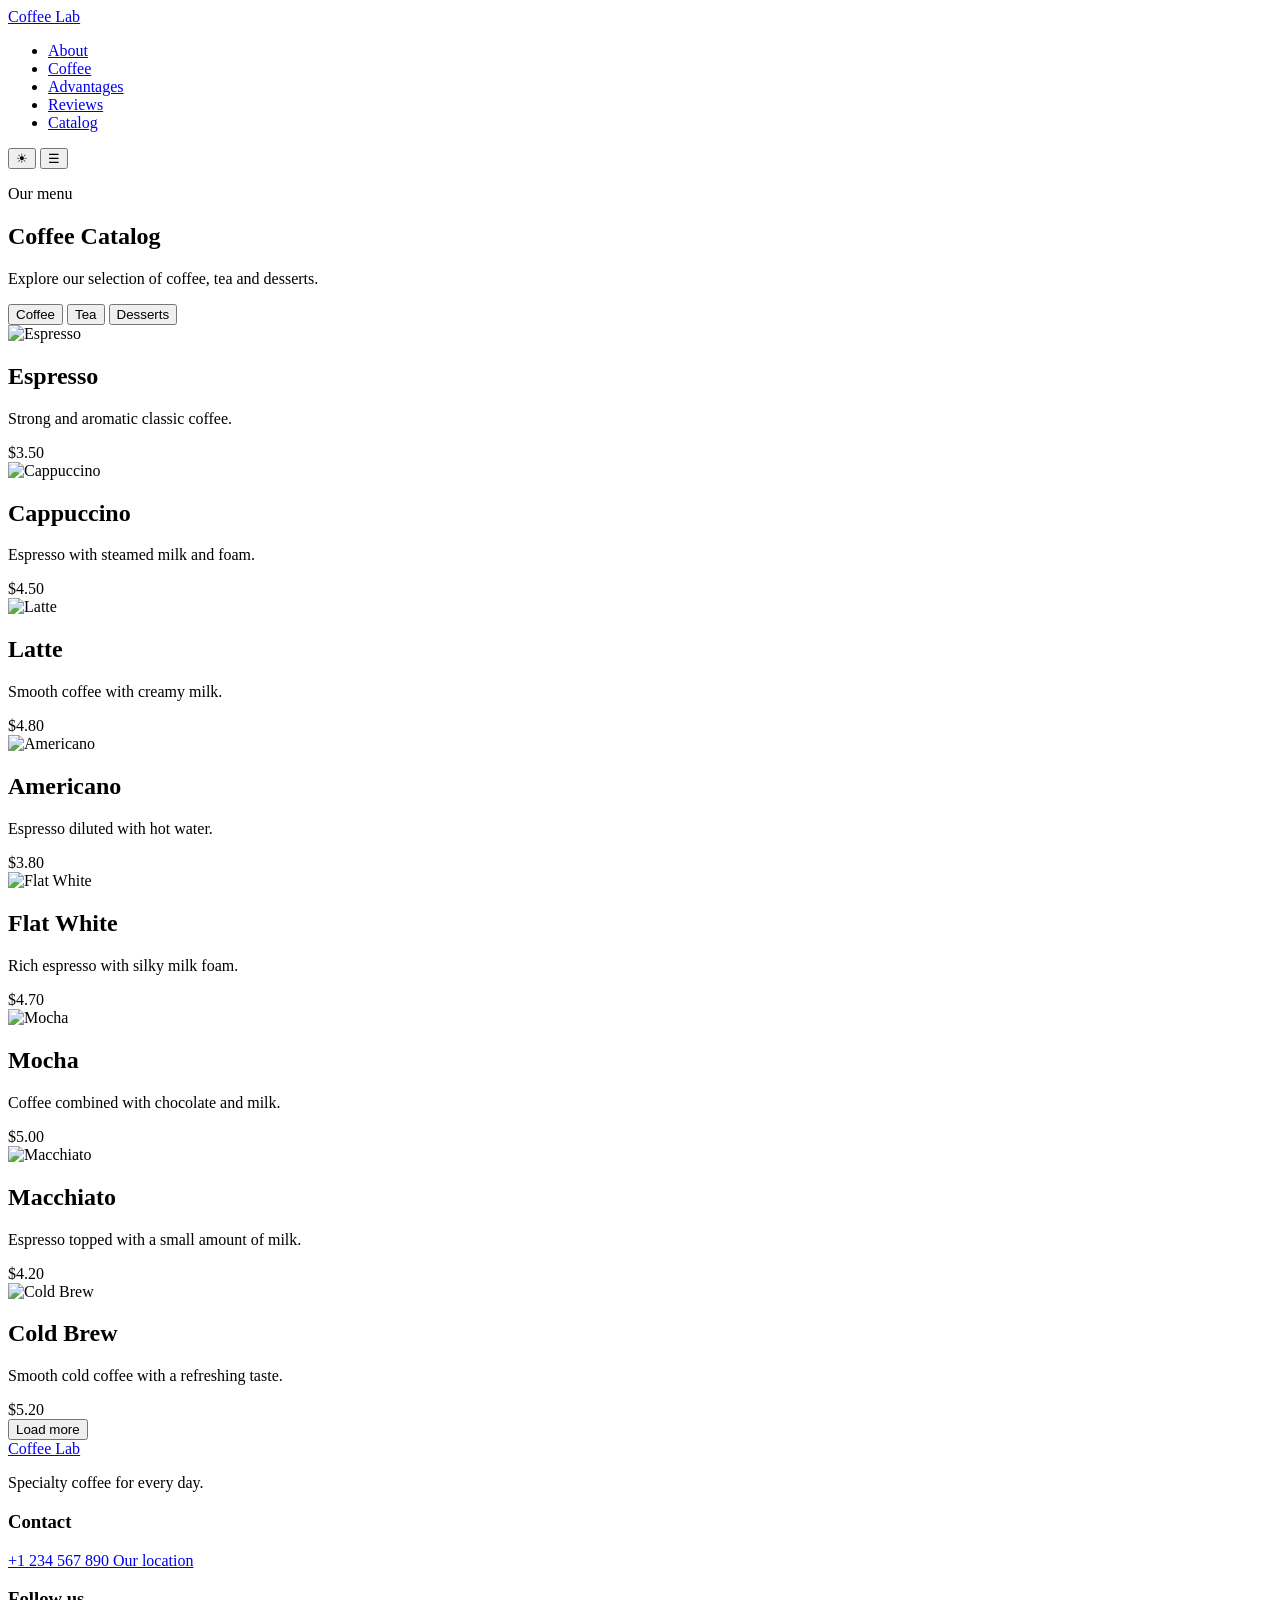
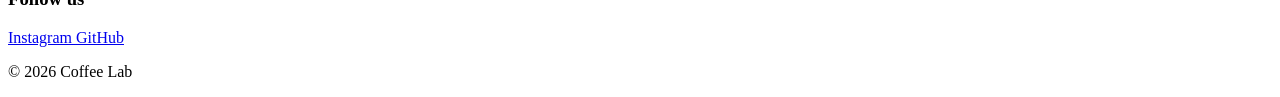
==== catalog.html @ d716bb3e "feat: add catalog.html" ====
<!DOCTYPE html>
<html lang="en">
<head>
    <meta charset="UTF-8">
    <meta name="viewport" content="width=device-width, initial-scale=1.0">

    <title>Coffee Lab — Catalog</title>

    <link rel="icon" href="favicon/favicon.svg">
    <link rel="stylesheet" href="css/style.css">
</head>

<body>

<header class="header">
    <div class="container header__container">

        <a class="logo" href="index.html">
            Coffee Lab
        </a>

        <nav class="navigation">
            <ul class="navigation__list">
                <li class="navigation__item">
                    <a class="navigation__link" href="index.html#about">
                        About
                    </a>
                </li>

                <li class="navigation__item">
                    <a class="navigation__link" href="index.html#coffee">
                        Coffee
                    </a>
                </li>

                <li class="navigation__item">
                    <a class="navigation__link" href="index.html#advantages">
                        Advantages
                    </a>
                </li>

                <li class="navigation__item">
                    <a class="navigation__link" href="index.html#reviews">
                        Reviews
                    </a>
                </li>

                <li class="navigation__item">
                    <a class="navigation__link" href="catalog.html">
                        Catalog
                    </a>
                </li>
            </ul>
        </nav>

        <div class="header__actions">

            <button class="theme-button" type="button" aria-label="Change theme">
                ☀
            </button>

            <button class="burger-button" type="button" aria-label="Open menu">
                ☰
            </button>

        </div>

    </div>
</header>


<main>

    <section class="catalog">
        <div class="container">

            <div class="section-heading">
                <p class="section-heading__subtitle">
                    Our menu
                </p>

                <h1 class="section-heading__title">
                    Coffee Catalog
                </h1>

                <p class="section-heading__description">
                    Explore our selection of coffee, tea and desserts.
                </p>
            </div>


            <div class="catalog__categories">

                <button
                    class="category-button category-button--active"
                    type="button"
                >
                    Coffee
                </button>

                <button
                    class="category-button"
                    type="button"
                >
                    Tea
                </button>

                <button
                    class="category-button"
                    type="button"
                >
                    Desserts
                </button>

            </div>


            <div class="catalog__grid">

                <article class="product-card">
                    <img
                        src="images/coffee-1.jpg"
                        alt="Espresso"
                    >

                    <div class="product-card__content">
                        <h2>Espresso</h2>

                        <p>
                            Strong and aromatic classic coffee.
                        </p>

                        <span>$3.50</span>
                    </div>
                </article>


                <article class="product-card">
                    <img
                        src="images/coffee-2.jpg"
                        alt="Cappuccino"
                    >

                    <div class="product-card__content">
                        <h2>Cappuccino</h2>

                        <p>
                            Espresso with steamed milk and foam.
                        </p>

                        <span>$4.50</span>
                    </div>
                </article>


                <article class="product-card">
                    <img
                        src="images/coffee-3.jpg"
                        alt="Latte"
                    >

                    <div class="product-card__content">
                        <h2>Latte</h2>

                        <p>
                            Smooth coffee with creamy milk.
                        </p>

                        <span>$4.80</span>
                    </div>
                </article>


                <article class="product-card">
                    <img
                        src="images/coffee-4.jpg"
                        alt="Americano"
                    >

                    <div class="product-card__content">
                        <h2>Americano</h2>

                        <p>
                            Espresso diluted with hot water.
                        </p>

                        <span>$3.80</span>
                    </div>
                </article>


                <article class="product-card">
                    <img
                        src="images/coffee-5.jpg"
                        alt="Flat White"
                    >

                    <div class="product-card__content">
                        <h2>Flat White</h2>

                        <p>
                            Rich espresso with silky milk foam.
                        </p>

                        <span>$4.70</span>
                    </div>
                </article>


                <article class="product-card">
                    <img
                        src="images/coffee-6.jpg"
                        alt="Mocha"
                    >

                    <div class="product-card__content">
                        <h2>Mocha</h2>

                        <p>
                            Coffee combined with chocolate and milk.
                        </p>

                        <span>$5.00</span>
                    </div>
                </article>


                <article class="product-card">
                    <img
                        src="images/coffee-7.jpg"
                        alt="Macchiato"
                    >

                    <div class="product-card__content">
                        <h2>Macchiato</h2>

                        <p>
                            Espresso topped with a small amount of milk.
                        </p>

                        <span>$4.20</span>
                    </div>
                </article>


                <article class="product-card">
                    <img
                        src="images/coffee-8.jpg"
                        alt="Cold Brew"
                    >

                    <div class="product-card__content">
                        <h2>Cold Brew</h2>

                        <p>
                            Smooth cold coffee with a refreshing taste.
                        </p>

                        <span>$5.20</span>
                    </div>
                </article>

            </div>


            <button class="load-more" type="button">
                Load more
            </button>

        </div>
    </section>

</main>


<footer class="footer">
    <div class="container footer__container">

        <div class="footer__info">
            <a class="logo" href="index.html">
                Coffee Lab
            </a>

            <p>
                Specialty coffee for every day.
            </p>
        </div>

        <div class="footer__contacts">
            <h3>Contact</h3>

            <a href="tel:+1234567890">
                +1 234 567 890
            </a>

            <a
                href="https://maps.google.com"
                target="_blank"
                rel="noopener noreferrer"
            >
                Our location
            </a>
        </div>

        <div class="footer__social">
            <h3>Follow us</h3>

            <a
                href="https://www.instagram.com/"
                target="_blank"
                rel="noopener noreferrer"
            >
                Instagram
            </a>

            <a
                href="https://github.com/"
                target="_blank"
                rel="noopener noreferrer"
            >
                GitHub
            </a>
        </div>

    </div>

    <div class="footer__bottom">
        <p>
            © 2026 Coffee Lab
        </p>
    </div>
</footer>


<script src="js/theme.js"></script>

</body>
</html>
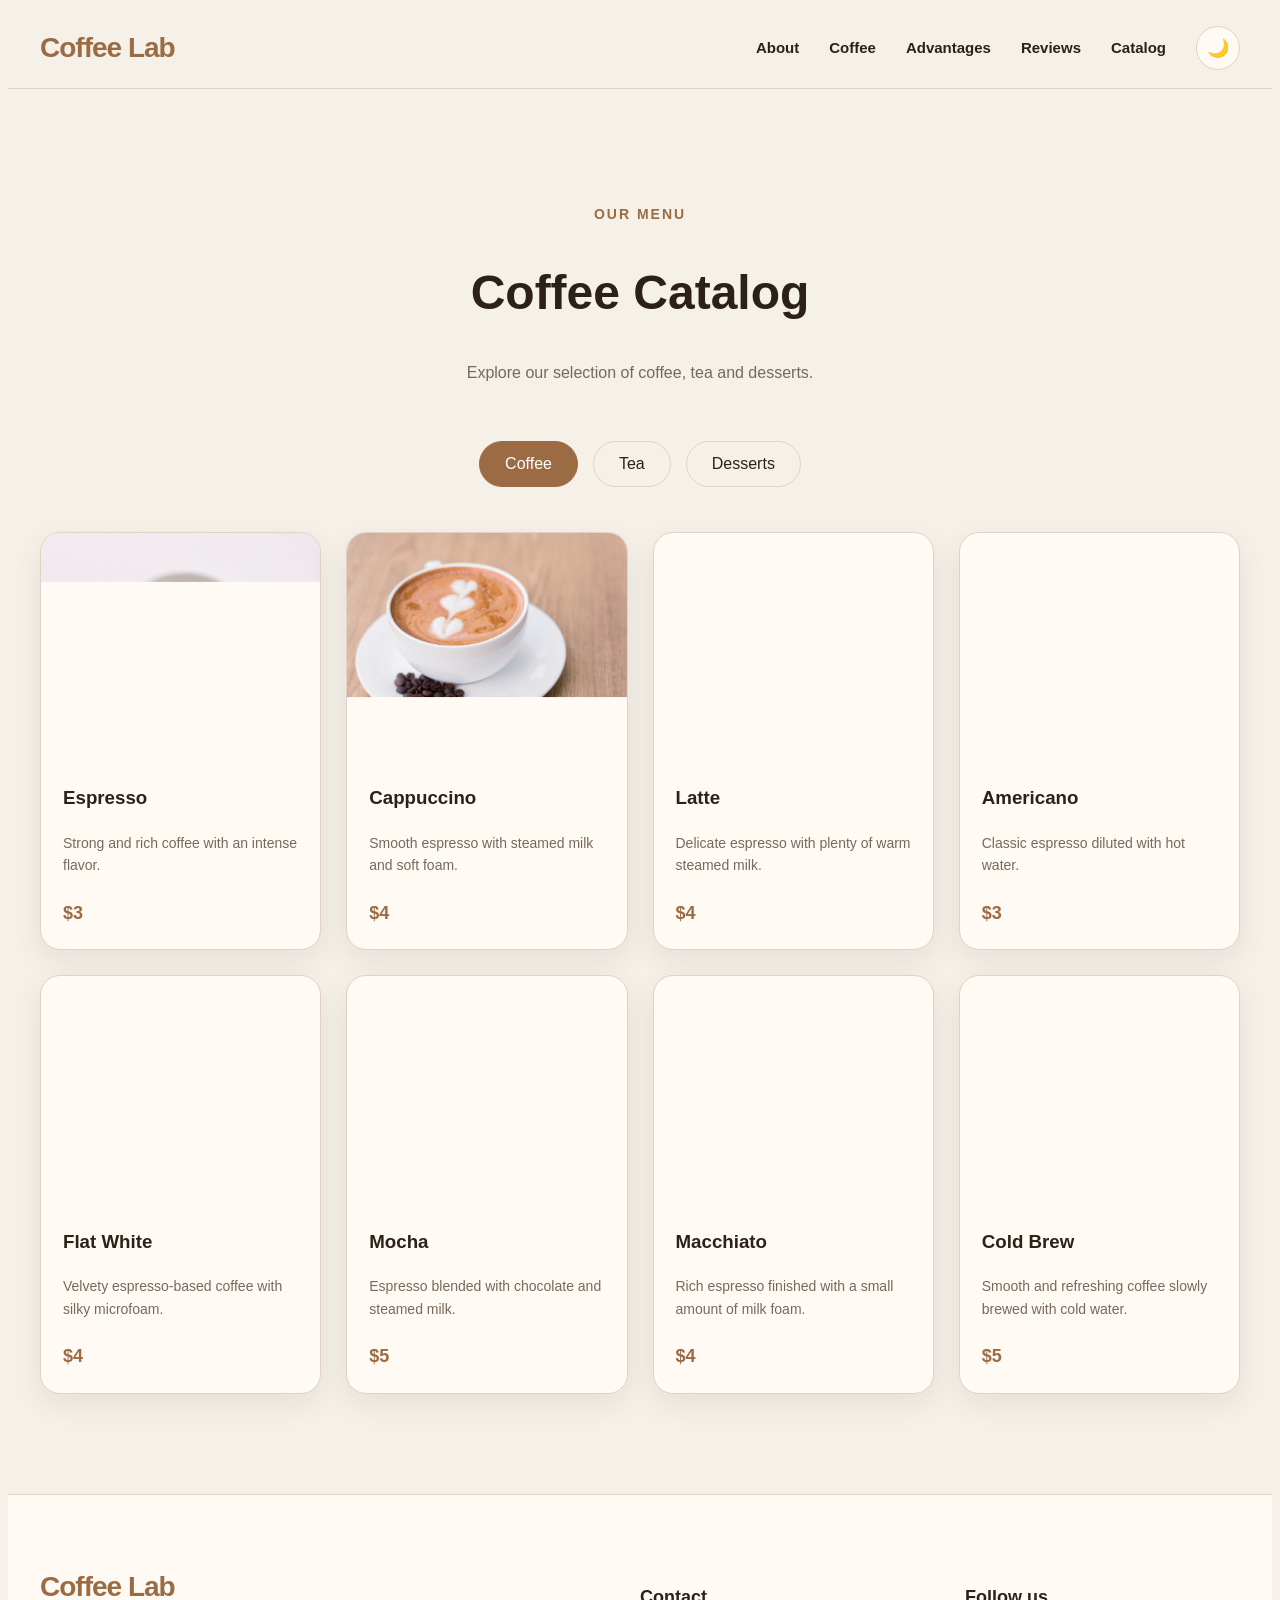
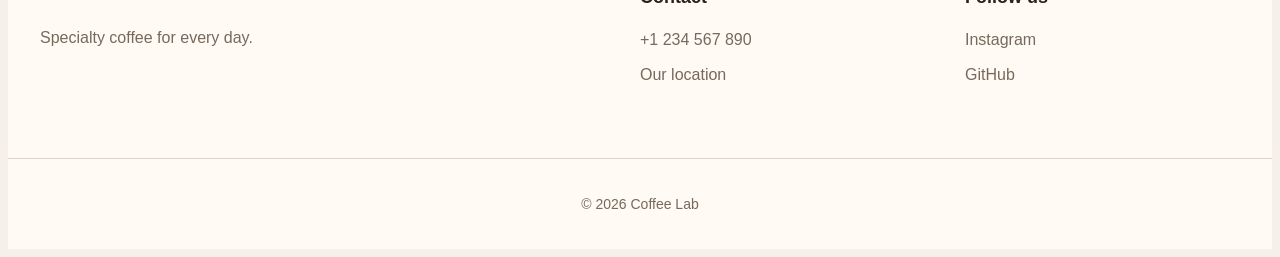
==== commit eaba11c5: "error: not working edition" ====
--- a/catalog.html
+++ b/catalog.html
@@ -69,13 +69,13 @@
     </div>
 </header>
 
-
 <main>
 
     <section class="catalog">
         <div class="container">
 
             <div class="section-heading">
+
                 <p class="section-heading__subtitle">
                     Our menu
                 </p>
@@ -87,14 +87,15 @@
                 <p class="section-heading__description">
                     Explore our selection of coffee, tea and desserts.
                 </p>
+
             </div>
-
 
             <div class="catalog__categories">
 
                 <button
                     class="category-button category-button--active"
                     type="button"
+                    data-category="coffee"
                 >
                     Coffee
                 </button>
@@ -102,6 +103,7 @@
                 <button
                     class="category-button"
                     type="button"
+                    data-category="tea"
                 >
                     Tea
                 </button>
@@ -109,162 +111,20 @@
                 <button
                     class="category-button"
                     type="button"
+                    data-category="desserts"
                 >
                     Desserts
                 </button>
 
             </div>
 
-
-            <div class="catalog__grid">
-
-                <article class="product-card">
-                    <img
-                        src="images/coffee-1.jpg"
-                        alt="Espresso"
-                    >
-
-                    <div class="product-card__content">
-                        <h2>Espresso</h2>
-
-                        <p>
-                            Strong and aromatic classic coffee.
-                        </p>
-
-                        <span>$3.50</span>
-                    </div>
-                </article>
-
-
-                <article class="product-card">
-                    <img
-                        src="images/coffee-2.jpg"
-                        alt="Cappuccino"
-                    >
-
-                    <div class="product-card__content">
-                        <h2>Cappuccino</h2>
-
-                        <p>
-                            Espresso with steamed milk and foam.
-                        </p>
-
-                        <span>$4.50</span>
-                    </div>
-                </article>
-
-
-                <article class="product-card">
-                    <img
-                        src="images/coffee-3.jpg"
-                        alt="Latte"
-                    >
-
-                    <div class="product-card__content">
-                        <h2>Latte</h2>
-
-                        <p>
-                            Smooth coffee with creamy milk.
-                        </p>
-
-                        <span>$4.80</span>
-                    </div>
-                </article>
-
-
-                <article class="product-card">
-                    <img
-                        src="images/coffee-4.jpg"
-                        alt="Americano"
-                    >
-
-                    <div class="product-card__content">
-                        <h2>Americano</h2>
-
-                        <p>
-                            Espresso diluted with hot water.
-                        </p>
-
-                        <span>$3.80</span>
-                    </div>
-                </article>
-
-
-                <article class="product-card">
-                    <img
-                        src="images/coffee-5.jpg"
-                        alt="Flat White"
-                    >
-
-                    <div class="product-card__content">
-                        <h2>Flat White</h2>
-
-                        <p>
-                            Rich espresso with silky milk foam.
-                        </p>
-
-                        <span>$4.70</span>
-                    </div>
-                </article>
-
-
-                <article class="product-card">
-                    <img
-                        src="images/coffee-6.jpg"
-                        alt="Mocha"
-                    >
-
-                    <div class="product-card__content">
-                        <h2>Mocha</h2>
-
-                        <p>
-                            Coffee combined with chocolate and milk.
-                        </p>
-
-                        <span>$5.00</span>
-                    </div>
-                </article>
-
-
-                <article class="product-card">
-                    <img
-                        src="images/coffee-7.jpg"
-                        alt="Macchiato"
-                    >
-
-                    <div class="product-card__content">
-                        <h2>Macchiato</h2>
-
-                        <p>
-                            Espresso topped with a small amount of milk.
-                        </p>
-
-                        <span>$4.20</span>
-                    </div>
-                </article>
-
-
-                <article class="product-card">
-                    <img
-                        src="images/coffee-8.jpg"
-                        alt="Cold Brew"
-                    >
-
-                    <div class="product-card__content">
-                        <h2>Cold Brew</h2>
-
-                        <p>
-                            Smooth cold coffee with a refreshing taste.
-                        </p>
-
-                        <span>$5.20</span>
-                    </div>
-                </article>
-
-            </div>
-
-
-            <button class="load-more" type="button">
+            <div class="catalog__grid" id="catalog-grid"></div>
+
+            <button
+                class="load-more"
+                id="load-more"
+                type="button"
+            >
                 Load more
             </button>
 
@@ -273,6 +133,65 @@
 
 </main>
 
+<div class="modal" id="product-modal">
+
+    <div class="modal__overlay"></div>
+
+    <div
+        class="modal__content"
+        role="dialog"
+        aria-modal="true"
+        aria-labelledby="modal-title"
+    >
+
+        <button
+            class="modal__close"
+            id="modal-close"
+            type="button"
+            aria-label="Close modal"
+        >
+            ×
+        </button>
+
+        <div class="modal__image-wrapper">
+
+            <img
+                class="modal__image"
+                id="modal-image"
+                src=""
+                alt=""
+            >
+
+        </div>
+
+        <div class="modal__info">
+
+            <p class="modal__category" id="modal-category"></p>
+
+            <h2
+                class="modal__title"
+                id="modal-title"
+            ></h2>
+
+            <p class="modal__summary" id="modal-summary"></p>
+
+            <p
+                class="modal__description"
+                id="modal-description"
+            ></p>
+
+            <div class="modal__options" id="modal-options"></div>
+
+            <div class="modal__price-row">
+                <span>Total</span>
+                <div class="modal__price" id="modal-price"></div>
+            </div>
+
+        </div>
+
+    </div>
+
+</div>
 
 <footer class="footer">
     <div class="container footer__container">
@@ -334,6 +253,9 @@
 
 
 <script src="js/theme.js"></script>
+<script src="js/products.js"></script>
+<script src="js/modal.js"></script>
+<script src="js/catalog.js"></script>
 
 </body>
 </html>
--- a/css/style.css
+++ b/css/style.css
@@ -0,0 +1,1210 @@
+
+:root {
+    --bg-color: #f5f0e8;
+    --surface-color: #fffaf3;
+    --text-color: #2b2118;
+    --secondary-color: #76695d;
+    --accent-color: #9b6b43;
+    --accent-hover: #7d5232;
+    --border-color: #ded3c5;
+    --header-bg: rgba(245, 240, 232, 0.95);
+    --shadow: 0 10px 30px rgba(43, 33, 24, 0.08);
+    --container-width: 1200px;
+    --radius: 20px;
+    --transition: 0.3s ease;
+}
+
+body.dark-theme {
+    --bg-color: #1c1815;
+    --surface-color: #29221d;
+    --text-color: #f4eadf;
+    --secondary-color: #b8aa9d;
+    --accent-color: #c58a58;
+    --accent-hover: #dda16c;
+    --border-color: #443a32;
+    --header-bg: rgba(28, 24, 21, 0.95);
+    --shadow: 0 10px 30px rgba(0, 0, 0, 0.25);
+}
+
+* {
+    box-sizing: border-box;
+    margin: 10;
+    padding: 10;
+}
+
+html {
+    scroll-behavior:smooth;
+    scroll-padding-top: 90px;
+}
+
+body {
+    min-width: 320px;
+    background-color: var(--bg-color);
+    color: var(--text-color);
+    font-family: Arial, Helvetica, sans-serif;
+    line-height: 1.6;
+    transition:
+        background-color var(--transition),
+        color var(--transition);
+}
+
+body,
+button,
+a {
+    -webkit-tap-highlight-color: transparent;
+}
+
+img {
+    display: block;
+    width: 100%;
+    height: auto;
+}
+
+button,
+a {
+    font: inherit;
+}
+
+button {
+    border: none;
+    cursor: pointer;
+}
+
+a {
+    color: inherit;
+    text-decoration: none;
+}
+
+ul {
+    list-style: none;
+}
+
+.container {
+    width: min(100% - 40px, var(--container-width));
+    margin: 0 auto;
+}
+
+
+/* 
+   HEADER
+ */
+
+.header {
+    position: sticky;
+    top: 0;
+    z-index: 1000;
+    background-color: var(--header-bg);
+    border-bottom: 1px solid var(--border-color);
+    backdrop-filter: blur(10px);
+}
+
+.header__container {
+    min-height: 80px;
+    display: flex;
+    align-items: center;
+    justify-content: space-between;
+    gap: 30px;
+}
+
+.logo {
+    flex-shrink: 0;
+    color: var(--accent-color);
+    font-size: 28px;
+    font-weight: 700;
+    letter-spacing: -1px;
+    transition: color var(--transition);
+}
+
+.logo:hover {
+    color: var(--accent-hover);
+}
+
+.navigation {
+    margin-left: auto;
+}
+
+.navigation__list {
+    display: flex;
+    align-items: center;
+    gap: 30px;
+}
+
+@media (max-width: 768px) {
+    .navigation {
+        position: absolute;
+        left: 0;
+        right: 0;
+        top: 100%;
+        display: block;
+        max-height: 0;
+        overflow: hidden;
+        opacity: 0;
+        padding: 0 16px;
+        background-color: var(--header-bg);
+        border-bottom: 1px solid var(--border-color);
+        transition:
+            max-height 0.35s ease,
+            opacity 0.25s ease,
+            padding 0.25s ease;
+    }
+
+    .navigation--open {
+        max-height: 280px;
+        opacity: 1;
+        padding: 0 16px 18px;
+    }
+
+    .navigation__list {
+        flex-direction: column;
+        align-items: flex-start;
+        gap: 18px;
+        padding: 16px 0 0;
+    }
+}
+
+.navigation__link {
+    position: relative;
+    color: var(--text-color);
+    font-size: 15px;
+    font-weight: 600;
+    transition: color var(--transition);
+}
+
+.navigation__link::after {
+    content: "";
+    position: absolute;
+    left: 0;
+    bottom: -6px;
+    width: 0;
+    height: 2px;
+    background-color: var(--accent-color);
+    transition: width var(--transition);
+}
+
+.navigation__link:hover {
+    color: var(--accent-color);
+}
+
+.navigation__link:hover::after {
+    width: 100%;
+}
+
+.header__actions {
+    display: flex;
+    align-items: center;
+    gap: 10px;
+}
+
+.theme-button,
+.burger-button {
+    width: 44px;
+    height: 44px;
+    display: flex;
+    align-items: center;
+    justify-content: center;
+    border: 1px solid var(--border-color);
+    border-radius: 50%;
+    background-color: var(--surface-color);
+    color: var(--text-color);
+    font-size: 18px;
+    transition:
+        background-color var(--transition),
+        color var(--transition),
+        border-color var(--transition),
+        transform var(--transition);
+}
+
+.theme-button:hover,
+.burger-button:hover {
+    border-color: var(--accent-color);
+    color: var(--accent-color);
+    transform: translateY(-2px);
+}
+
+.burger-button {
+    display: none;
+}
+
+
+/* 
+   COMMON
+ */
+
+main {
+    overflow: hidden;
+}
+
+section {
+    padding: 100px 0;
+}
+
+.section-heading {
+    max-width: 700px;
+    margin: 0 auto 55px;
+    text-align: center;
+}
+
+.section-heading__subtitle {
+    margin-bottom: 8px;
+    color: var(--accent-color);
+    font-size: 14px;
+    font-weight: 700;
+    letter-spacing: 2px;
+    text-transform: uppercase;
+}
+
+.section-heading__title {
+    color: var(--text-color);
+    font-size: clamp(32px, 4vw, 48px);
+    line-height: 1.15;
+}
+
+.section-heading__description {
+    margin-top: 15px;
+    color: var(--secondary-color);
+}
+
+
+/* 
+   BUTTON
+ */
+
+.button {
+    display: inline-flex;
+    align-items: center;
+    justify-content: center;
+    min-height: 52px;
+    padding: 0 30px;
+    border-radius: 50px;
+    background-color: var(--accent-color);
+    color: #ffffff;
+    font-weight: 700;
+    transition:
+        background-color var(--transition),
+        transform var(--transition),
+        box-shadow var(--transition);
+}
+
+.button:hover {
+    background-color: var(--accent-hover);
+    transform: translateY(-3px);
+    box-shadow: 0 8px 20px rgba(155, 107, 67, 0.25);
+}
+
+
+/* 
+   HERO
+ */
+
+.hero {
+    min-height: calc(100vh - 80px);
+    display: flex;
+    align-items: center;
+    padding: 80px 0;
+}
+
+.hero__container {
+    display: grid;
+    grid-template-columns: 1fr 1fr;
+    align-items: center;
+    gap: 70px;
+}
+
+.hero__content {
+    max-width: 560px;
+}
+
+.hero__subtitle {
+    margin-bottom: 15px;
+    color: var(--accent-color);
+    font-size: 16px;
+    font-weight: 700;
+    letter-spacing: 2px;
+    text-transform: uppercase;
+}
+
+.hero__title {
+    margin-bottom: 25px;
+    font-size: clamp(44px, 5vw, 72px);
+    line-height: 1.05;
+}
+
+.hero__text {
+    max-width: 500px;
+    margin-bottom: 35px;
+    color: var(--secondary-color);
+    font-size: 18px;
+}
+
+.hero__image {
+    overflow: hidden;
+    border-radius: 30px;
+    box-shadow: var(--shadow);
+}
+
+.hero__image img {
+    aspect-ratio: 1 / 1;
+    object-fit: cover;
+    transition: transform 0.6s ease;
+}
+
+.hero__image:hover img {
+    transform: scale(1.04);
+}
+
+
+/* 
+   ABOUT
+ */
+
+.about {
+    background-color: var(--surface-color);
+}
+
+.about__content {
+    display: grid;
+    grid-template-columns: 1fr 1fr;
+    align-items: center;
+    gap: 70px;
+}
+
+.about__image {
+    overflow: hidden;
+    border-radius: var(--radius);
+}
+
+.about__image img {
+    aspect-ratio: 4 / 3;
+    object-fit: cover;
+    transition: transform 0.6s ease;
+}
+
+.about__image:hover img {
+    transform: scale(1.04);
+}
+
+.about__text {
+    color: var(--secondary-color);
+    font-size: 18px;
+}
+
+.about__text p + p {
+    margin-top: 20px;
+}
+
+
+/* 
+   COFFEE / SLIDER
+ */
+
+.coffee {
+    background-color: var(--bg-color);
+}
+
+.slider {
+    display: flex;
+    align-items: center;
+    gap: 20px;
+}
+
+.slider__content {
+    flex: 1;
+    display: flex;
+    gap: 25px;
+    min-height: 420px;
+    transition: transform 0.4s ease;
+}
+
+.slider__button {
+    flex-shrink: 0;
+    width: 50px;
+    height: 50px;
+    border: 1px solid var(--border-color);
+    border-radius: 50%;
+    background-color: var(--surface-color);
+    color: var(--text-color);
+    font-size: 22px;
+    transition:
+        background-color var(--transition),
+        color var(--transition),
+        border-color var(--transition),
+        transform var(--transition);
+}
+
+.slider__button:hover {
+    border-color: var(--accent-color);
+    background-color: var(--accent-color);
+    color: #ffffff;
+    transform: scale(1.05);
+}
+
+.coffee-card {
+    flex: 0 0 calc((100% - 50px) / 3);
+    overflow: hidden;
+    border: 1px solid var(--border-color);
+    border-radius: var(--radius);
+    background-color: var(--surface-color);
+    box-shadow: var(--shadow);
+    transition:
+        transform var(--transition),
+        box-shadow var(--transition),
+        opacity var(--transition);
+}
+
+.coffee-card:hover {
+    transform: translateY(-8px);
+    box-shadow: 0 15px 35px rgba(43, 33, 24, 0.14);
+}
+
+.coffee-card > img {
+    aspect-ratio: 4 / 3;
+    object-fit: cover;
+}
+
+.coffee-card__content {
+    padding: 25px;
+}
+
+.coffee-card h3 {
+    margin-bottom: 10px;
+    font-size: 22px;
+}
+
+.coffee-card p {
+    margin-bottom: 15px;
+    color: var(--secondary-color);
+}
+
+.coffee-card__price {
+    color: var(--accent-color);
+    font-size: 18px;
+    font-weight: 700;
+}
+
+
+/* ADVANTAGES */
+
+.advantages {
+    background-color: var(--surface-color);
+}
+
+.advantages__list {
+    display: grid;
+    grid-template-columns: repeat(3, 1fr);
+    gap: 25px;
+}
+
+.advantage {
+    padding: 35px;
+    border: 1px solid var(--border-color);
+    border-radius: var(--radius);
+    text-align: center;
+    transition:
+        transform var(--transition),
+        border-color var(--transition),
+        box-shadow var(--transition);
+}
+
+.advantage:hover {
+    transform: translateY(-6px);
+    border-color: var(--accent-color);
+    box-shadow: var(--shadow);
+}
+
+.advantage__icon {
+    width: 70px;
+    height: 70px;
+    margin: 0 auto 20px;
+    display: flex;
+    align-items: center;
+    justify-content: center;
+    border-radius: 50%;
+    background-color: var(--bg-color);
+    font-size: 30px;
+}
+
+.advantage h3 {
+    margin-bottom: 12px;
+    font-size: 22px;
+}
+
+.advantage p {
+    color: var(--secondary-color);
+}
+
+
+/* REVIEWS */
+
+.reviews {
+    background-color: var(--bg-color);
+}
+
+.reviews__list {
+    display: grid;
+    grid-template-columns: repeat(3, 1fr);
+    gap: 25px;
+}
+
+.review {
+    padding: 30px;
+    border-radius: var(--radius);
+    background-color: var(--surface-color);
+    box-shadow: var(--shadow);
+}
+
+.review__text {
+    margin-bottom: 20px;
+    color: var(--secondary-color);
+    font-style: italic;
+}
+
+.review__author {
+    color: var(--text-color);
+    font-size: 18px;
+}
+
+
+/* CATALOG */
+
+.catalog {
+    min-height: calc(100vh - 80px);
+}
+
+.catalog__categories {
+    display: flex;
+    justify-content: center;
+    gap: 15px;
+    margin-bottom: 45px;
+}
+
+.category-button {
+    min-height: 46px;
+    padding: 0 25px;
+    border: 1px solid var(--border-color);
+    border-radius: 50px;
+    background-color: transparent;
+    color: var(--text-color);
+    transition:
+        background-color var(--transition),
+        color var(--transition),
+        border-color var(--transition),
+        transform var(--transition);
+}
+
+.category-button:hover {
+    border-color: var(--accent-color);
+    color: var(--accent-color);
+    transform: translateY(-2px);
+}
+
+.category-button--active {
+    border-color: var(--accent-color);
+    background-color: var(--accent-color);
+    color: #ffffff;
+}
+
+.category-button--active:hover {
+    color: #ffffff;
+    background-color: var(--accent-hover);
+}
+
+.catalog__grid {
+    display: grid;
+    grid-template-columns: repeat(4, 1fr);
+    gap: 25px;
+}
+
+.product-card {
+    overflow: hidden;
+    border: 1px solid var(--border-color);
+    border-radius: var(--radius);
+    background-color: var(--surface-color);
+    box-shadow: var(--shadow);
+    transition:
+        transform var(--transition),
+        box-shadow var(--transition);
+}
+
+.product-card:hover {
+    transform: translateY(-7px);
+    box-shadow: 0 15px 35px rgba(43, 33, 24, 0.14);
+}
+
+.product-card > img {
+    aspect-ratio: 4 / 3;
+    object-fit: cover;
+}
+
+.product-card__content {
+    padding: 22px;
+}
+
+.product-card h2 {
+    margin-bottom: 8px;
+    font-size: 21px;
+}
+
+.product-card p {
+    min-height: 52px;
+    margin-bottom: 15px;
+    color: var(--secondary-color);
+    font-size: 14px;
+}
+
+.product-card span {
+    color: var(--accent-color);
+    font-size: 18px;
+    font-weight: 700;
+}
+
+.load-more {
+    display: block;
+    min-height: 50px;
+    margin: 45px auto 0;
+    padding: 0 30px;
+    border: 1px solid var(--accent-color);
+    border-radius: 50px;
+    background-color: transparent;
+    color: var(--accent-color);
+    font-weight: 700;
+    transition:
+        background-color var(--transition),
+        color var(--transition),
+        transform var(--transition);
+}
+
+.load-more:hover {
+    background-color: var(--accent-color);
+    color: #ffffff;
+    transform: translateY(-3px);
+}
+
+.modal {
+    position: fixed;
+    inset: 0;
+    z-index: 2000;
+    display: none;
+    place-items: center;
+    padding: 24px;
+}
+
+.modal--open {
+    display: grid;
+}
+
+.modal__overlay {
+    position: absolute;
+    inset: 0;
+    background: rgba(10, 10, 12, 0.6);
+    backdrop-filter: blur(2px);
+}
+
+.modal__content {
+    position: relative;
+    z-index: 1;
+    width: min(100%, 760px);
+    display: grid;
+    grid-template-columns: 1fr 1.1fr;
+    gap: 28px;
+    padding: 24px;
+    border: 1px solid var(--border-color);
+    border-radius: 28px;
+    background-color: var(--surface-color);
+    box-shadow: var(--shadow);
+}
+
+.modal__close {
+    position: absolute;
+    top: 16px;
+    right: 16px;
+    width: 38px;
+    height: 38px;
+    border-radius: 50%;
+    background-color: var(--bg-color);
+    color: var(--text-color);
+    font-size: 28px;
+    line-height: 1;
+}
+
+.modal__image-wrapper {
+    overflow: hidden;
+    border-radius: 20px;
+}
+
+.modal__image-wrapper img {
+    aspect-ratio: 4 / 3;
+    object-fit: cover;
+}
+
+.modal__info {
+    display: flex;
+    flex-direction: column;
+    justify-content: center;
+}
+
+.modal__category {
+    color: var(--accent-color);
+    font-size: 12px;
+    font-weight: 700;
+    letter-spacing: 2px;
+    text-transform: uppercase;
+}
+
+.modal__title {
+    margin-top: 8px;
+    font-size: clamp(28px, 3vw, 40px);
+}
+
+.modal__summary {
+    margin-top: 12px;
+    color: var(--secondary-color);
+    font-size: 14px;
+}
+
+.modal__description {
+    margin-top: 12px;
+    color: var(--secondary-color);
+}
+
+.modal__options {
+    display: flex;
+    flex-direction: column;
+    gap: 18px;
+    margin-top: 22px;
+}
+
+.modal__option {
+    display: flex;
+    flex-direction: column;
+    gap: 10px;
+}
+
+.modal__option-label {
+    color: var(--text-color);
+    font-weight: 700;
+}
+
+.modal__choices {
+    display: flex;
+    flex-wrap: wrap;
+    gap: 10px;
+}
+
+.modal__choice {
+    min-height: 38px;
+    padding: 0 14px;
+    border: 1px solid var(--border-color);
+    border-radius: 999px;
+    background-color: transparent;
+    color: var(--text-color);
+    transition: all var(--transition);
+}
+
+.modal__choice:hover {
+    border-color: var(--accent-color);
+    color: var(--accent-color);
+}
+
+.modal__choice--selected {
+    border-color: var(--accent-color);
+    background-color: var(--accent-color);
+    color: #ffffff;
+}
+
+.modal__price-row {
+    display: flex;
+    align-items: center;
+    justify-content: space-between;
+    gap: 18px;
+    margin-top: 24px;
+    padding-top: 20px;
+    border-top: 1px solid var(--border-color);
+    font-weight: 700;
+}
+
+.modal__price {
+    color: var(--accent-color);
+    font-size: 28px;
+}
+
+body.menu-open {
+    overflow: hidden;
+}
+
+/* FOOTER */
+
+.footer {
+    border-top: 1px solid var(--border-color);
+    background-color: var(--surface-color);
+}
+
+.footer__container {
+    display: grid;
+    grid-template-columns: 2fr 1fr 1fr;
+    gap: 50px;
+    padding: 70px 0;
+}
+
+.footer__info p {
+    max-width: 300px;
+    margin-top: 15px;
+    color: var(--secondary-color);
+}
+
+.footer__contacts,
+.footer__social {
+    display: flex;
+    flex-direction: column;
+    align-items: flex-start;
+    gap: 10px;
+}
+
+.footer h3 {
+    margin-bottom: 5px;
+    font-size: 18px;
+}
+
+.footer a:not(.logo) {
+    color: var(--secondary-color);
+    transition: color var(--transition);
+}
+
+.footer a:not(.logo):hover {
+    color: var(--accent-color);
+}
+
+.footer__bottom {
+    padding: 20px;
+    border-top: 1px solid var(--border-color);
+    color: var(--secondary-color);
+    text-align: center;
+    font-size: 14px;
+}
+
+
+/* 1024 PX */
+
+@media (max-width: 1100px) {
+
+    .container {
+        width: min(100% - 32px, var(--container-width));
+    }
+
+    .navigation__list {
+        gap: 20px;
+    }
+
+    .hero__container,
+    .about__content {
+        gap: 45px;
+    }
+
+    .catalog__grid {
+        grid-template-columns: repeat(3, 1fr);
+    }
+
+}
+
+
+/* 768 PX */
+
+@media (max-width: 768px) {
+
+    section {
+        padding: 75px 0;
+    }
+
+    .header__container {
+        min-height: 70px;
+    }
+
+    .navigation {
+        display: block;
+        max-height: 0;
+        overflow: hidden;
+        opacity: 0;
+        padding: 0 16px;
+    }
+
+    .burger-button {
+        display: flex;
+    }
+
+    .navigation {
+        position: absolute;
+        left: 0;
+        right: 0;
+        top: 100%;
+        background-color: var(--header-bg);
+        border-bottom: 1px solid var(--border-color);
+    }
+
+    .navigation--open {
+        max-height: 280px;
+        opacity: 1;
+        padding: 0 16px 18px;
+    }
+
+    .navigation__list {
+        flex-direction: column;
+        align-items: flex-start;
+        gap: 18px;
+        padding: 16px 0 0;
+    }
+
+    .burger-button--open {
+        border-color: var(--accent-color);
+        color: var(--accent-color);
+    }
+
+    .hero {
+        min-height: auto;
+        padding: 70px 0;
+    }
+
+    .hero__container {
+        grid-template-columns: 1fr;
+        gap: 45px;
+    }
+
+    .hero__content {
+        max-width: 100%;
+        text-align: center;
+    }
+
+    .hero__text {
+        margin-right: auto;
+        margin-left: auto;
+    }
+
+    .hero__image {
+        max-width: 600px;
+        width: 100%;
+        margin: 0 auto;
+    }
+
+    .about__content {
+        grid-template-columns: 1fr;
+        gap: 35px;
+    }
+
+    .about__text {
+        text-align: center;
+    }
+
+    .slider {
+        gap: 10px;
+    }
+
+    .slider__content {
+        grid-template-columns: 1fr 1fr;
+    }
+
+    .slider__content .coffee-card:last-child {
+        display: none;
+    }
+
+    .advantages__list,
+    .reviews__list {
+        grid-template-columns: 1fr;
+    }
+
+    .advantage {
+        max-width: 550px;
+        width: 100%;
+        margin: 0 auto;
+    }
+
+    .review {
+        max-width: 600px;
+        width: 100%;
+        margin: 0 auto;
+    }
+
+    .catalog__grid {
+        grid-template-columns: repeat(2, 1fr);
+    }
+
+    .footer__container {
+        grid-template-columns: 1fr 1fr;
+        gap: 40px;
+    }
+
+    .footer__info {
+        grid-column: 1 / -1;
+    }
+
+}
+
+
+/* 600 PX */
+
+@media (max-width: 600px) {
+
+    .container {
+        width: min(100% - 24px, var(--container-width));
+    }
+
+    .logo {
+        font-size: 24px;
+    }
+
+    .header__container {
+        gap: 10px;
+    }
+
+    .theme-button,
+    .burger-button {
+        width: 40px;
+        height: 40px;
+    }
+
+    section {
+        padding: 60px 0;
+    }
+
+    .section-heading {
+        margin-bottom: 40px;
+    }
+
+    .hero__title {
+        font-size: 42px;
+    }
+
+    .hero__text {
+        font-size: 16px;
+    }
+
+    .slider__content {
+        min-height: 340px;
+    }
+
+    .coffee-card {
+        flex-basis: 100%;
+    }
+
+    .slider__button {
+        width: 42px;
+        height: 42px;
+        font-size: 18px;
+    }
+
+    .catalog__categories {
+        flex-wrap: wrap;
+    }
+
+    .catalog__grid {
+        grid-template-columns: 1fr;
+    }
+
+    .product-card {
+        max-width: 500px;
+        width: 100%;
+        margin: 0 auto;
+    }
+
+    .footer__container {
+        grid-template-columns: 1fr;
+    }
+
+    .footer__info {
+        grid-column: auto;
+    }
+
+}
+
+
+/* 380 PX */
+
+@media (max-width: 380px) {
+
+    .container {
+        width: calc(100% - 20px);
+    }
+
+    .header__container {
+        min-height: 64px;
+    }
+
+    .logo {
+        font-size: 21px;
+    }
+
+    .theme-button,
+    .burger-button {
+        width: 38px;
+        height: 38px;
+        font-size: 16px;
+    }
+
+    section {
+        padding: 50px 0;
+    }
+
+    .hero {
+        padding: 55px 0;
+    }
+
+    .hero__title {
+        font-size: 36px;
+    }
+
+    .hero__subtitle {
+        font-size: 13px;
+    }
+
+    .hero__text {
+        font-size: 15px;
+    }
+
+    .button {
+        width: 100%;
+        padding: 0 20px;
+    }
+
+    .section-heading__title {
+        font-size: 32px;
+    }
+
+    .about__text {
+        font-size: 16px;
+    }
+
+    .slider {
+        gap: 6px;
+    }
+
+    .slider__button {
+        width: 36px;
+        height: 36px;
+        font-size: 16px;
+    }
+
+    .coffee-card__content {
+        padding: 20px;
+    }
+
+    .catalog__categories {
+        gap: 8px;
+    }
+
+    .category-button {
+        flex: 1;
+        min-width: 90px;
+        padding: 0 12px;
+        font-size: 14px;
+    }
+
+    .advantage {
+        padding: 25px 20px;
+    }
+
+    .review {
+        padding: 25px 20px;
+    }
+
+    .footer__container {
+        padding: 50px 0;
+    }
+
+}
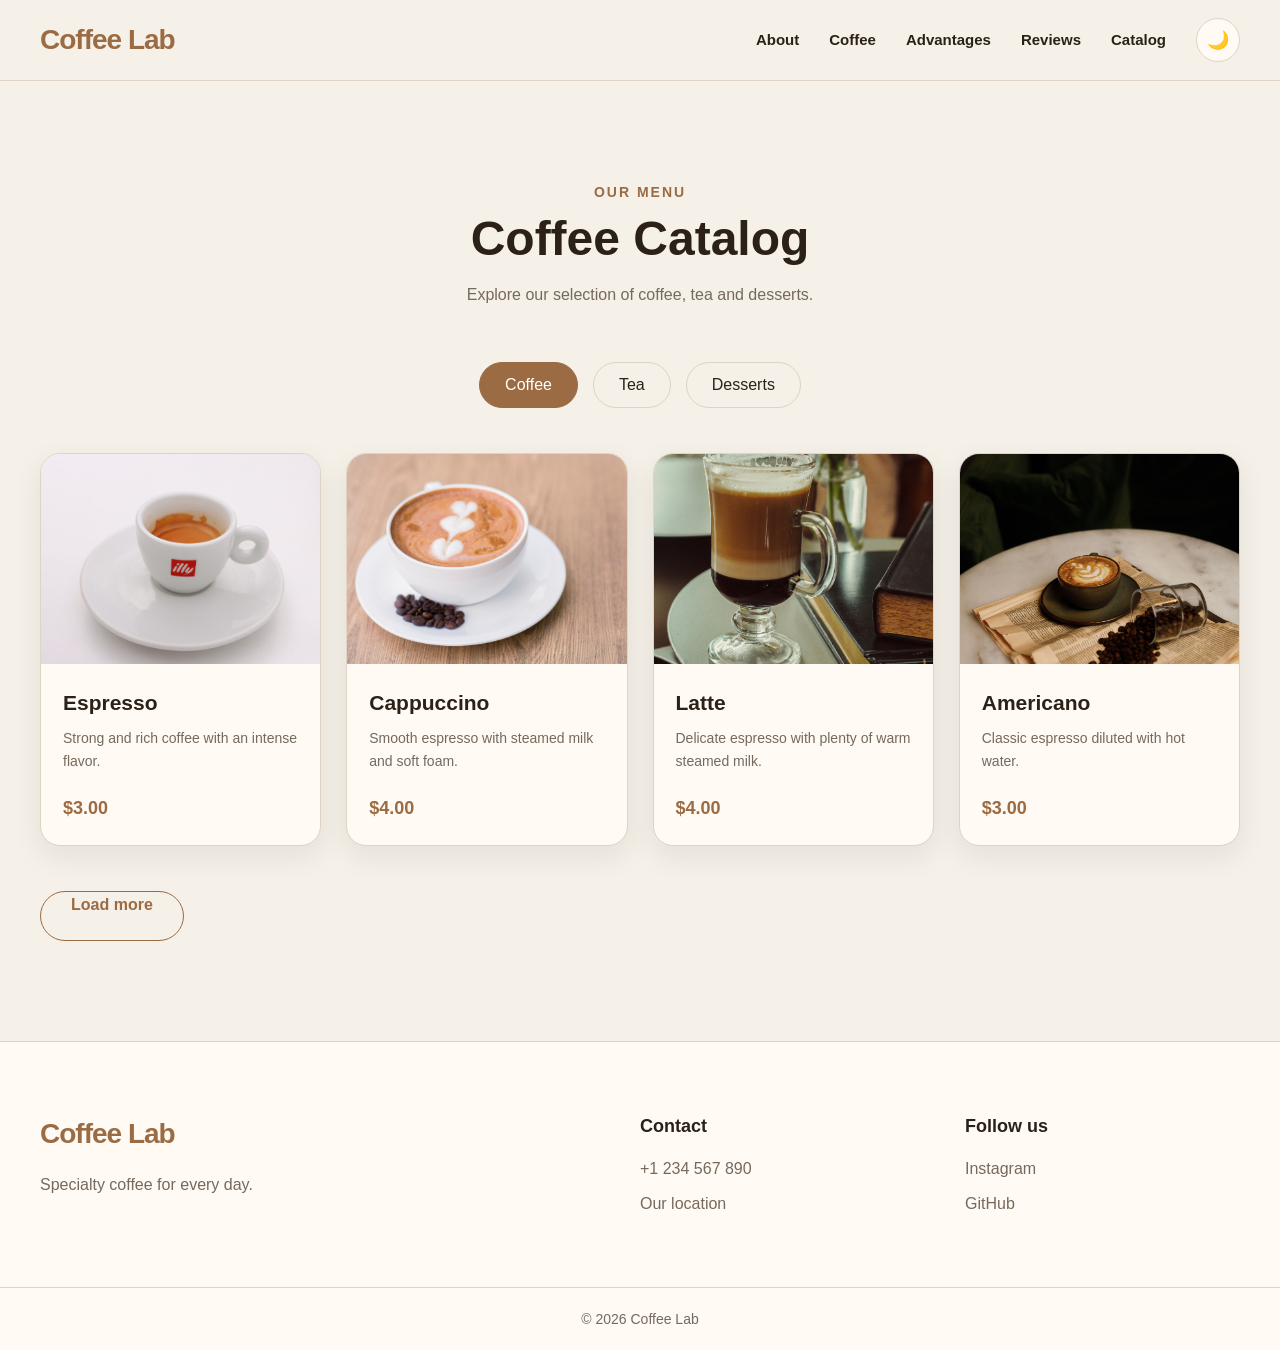
==== commit af1d32d9: "feat: make 2nd part full complete" ====
--- a/catalog.html
+++ b/catalog.html
@@ -253,6 +253,7 @@
 
 
 <script src="js/theme.js"></script>
+<script src="js/burger.js"></script>
 <script src="js/products.js"></script>
 <script src="js/modal.js"></script>
 <script src="js/catalog.js"></script>
--- a/css/style.css
+++ b/css/style.css
@@ -1,4 +1,3 @@
-
 :root {
     --bg-color: #f5f0e8;
     --surface-color: #fffaf3;
@@ -8,7 +7,9 @@
     --accent-hover: #7d5232;
     --border-color: #ded3c5;
     --header-bg: rgba(245, 240, 232, 0.95);
+
     --shadow: 0 10px 30px rgba(43, 33, 24, 0.08);
+
     --container-width: 1200px;
     --radius: 20px;
     --transition: 0.3s ease;
@@ -23,101 +24,122 @@
     --accent-hover: #dda16c;
     --border-color: #443a32;
     --header-bg: rgba(28, 24, 21, 0.95);
+
     --shadow: 0 10px 30px rgba(0, 0, 0, 0.25);
 }
+
+
+/* RESET */
 
 * {
     box-sizing: border-box;
-    margin: 10;
-    padding: 10;
+    margin: 0;
+    padding: 0;
 }
 
 html {
-    scroll-behavior:smooth;
-    scroll-padding-top: 90px;
+    scroll-behavior: smooth;
+    scroll-padding-top: 80px;
 }
 
 body {
     min-width: 320px;
+
     background-color: var(--bg-color);
     color: var(--text-color);
+
     font-family: Arial, Helvetica, sans-serif;
     line-height: 1.6;
+
     transition:
         background-color var(--transition),
         color var(--transition);
 }
 
-body,
+body.menu-open {
+    overflow: hidden;
+}
+
+img {
+    display: block;
+    width: 100%;
+}
+
+a {
+    color: inherit;
+    text-decoration: none;
+}
+
+button {
+    border: none;
+    font: inherit;
+    cursor: pointer;
+}
+
+ul {
+    list-style: none;
+}
+
 button,
 a {
     -webkit-tap-highlight-color: transparent;
 }
 
-img {
-    display: block;
-    width: 100%;
-    height: auto;
-}
-
-button,
-a {
-    font: inherit;
-}
-
-button {
-    border: none;
-    cursor: pointer;
-}
-
-a {
-    color: inherit;
-    text-decoration: none;
-}
-
-ul {
-    list-style: none;
-}
+:focus-visible {
+    outline: 2px solid var(--accent-color);
+    outline-offset: 3px;
+}
+
+
+/* CONTAINER */
 
 .container {
-    width: min(100% - 40px, var(--container-width));
+    width: min(calc(100% - 40px), var(--container-width));
     margin: 0 auto;
 }
 
 
-/* 
-   HEADER
- */
+/* HEADER */
 
 .header {
     position: sticky;
     top: 0;
     z-index: 1000;
+
     background-color: var(--header-bg);
     border-bottom: 1px solid var(--border-color);
+
     backdrop-filter: blur(10px);
 }
 
 .header__container {
     min-height: 80px;
+
     display: flex;
     align-items: center;
     justify-content: space-between;
+
     gap: 30px;
 }
 
 .logo {
     flex-shrink: 0;
+
     color: var(--accent-color);
+
     font-size: 28px;
     font-weight: 700;
     letter-spacing: -1px;
+
     transition: color var(--transition);
 }
 
 .logo:hover {
     color: var(--accent-hover);
 }
+
+
+/* NAVIGATION */
 
 .navigation {
     margin-left: auto;
@@ -129,55 +151,29 @@
     gap: 30px;
 }
 
-@media (max-width: 768px) {
-    .navigation {
-        position: absolute;
-        left: 0;
-        right: 0;
-        top: 100%;
-        display: block;
-        max-height: 0;
-        overflow: hidden;
-        opacity: 0;
-        padding: 0 16px;
-        background-color: var(--header-bg);
-        border-bottom: 1px solid var(--border-color);
-        transition:
-            max-height 0.35s ease,
-            opacity 0.25s ease,
-            padding 0.25s ease;
-    }
-
-    .navigation--open {
-        max-height: 280px;
-        opacity: 1;
-        padding: 0 16px 18px;
-    }
-
-    .navigation__list {
-        flex-direction: column;
-        align-items: flex-start;
-        gap: 18px;
-        padding: 16px 0 0;
-    }
-}
-
 .navigation__link {
     position: relative;
+
     color: var(--text-color);
+
     font-size: 15px;
     font-weight: 600;
+
     transition: color var(--transition);
 }
 
 .navigation__link::after {
     content: "";
+
     position: absolute;
     left: 0;
     bottom: -6px;
+
     width: 0;
     height: 2px;
+
     background-color: var(--accent-color);
+
     transition: width var(--transition);
 }
 
@@ -188,6 +184,9 @@
 .navigation__link:hover::after {
     width: 100%;
 }
+
+
+/* HEADER BUTTONS */
 
 .header__actions {
     display: flex;
@@ -199,14 +198,248 @@
 .burger-button {
     width: 44px;
     height: 44px;
+
     display: flex;
     align-items: center;
     justify-content: center;
+
     border: 1px solid var(--border-color);
     border-radius: 50%;
+
     background-color: var(--surface-color);
     color: var(--text-color);
+
     font-size: 18px;
+
+    transition:
+        color var(--transition),
+        background-color var(--transition),
+        border-color var(--transition),
+        transform var(--transition);
+}
+
+.theme-button:hover,
+.burger-button:hover {
+    border-color: var(--accent-color);
+    color: var(--accent-color);
+    transform: translateY(-2px);
+}
+
+.burger-button {
+    display: none;
+}
+
+.burger-button--open {
+    border-color: var(--accent-color);
+    color: var(--accent-color);
+}
+
+
+/* COMMON */
+
+main {
+    overflow: hidden;
+}
+
+section {
+    padding: 100px 0;
+}
+
+.section-heading {
+    max-width: 700px;
+    margin: 0 auto 55px;
+
+    text-align: center;
+}
+
+.section-heading__subtitle {
+    margin-bottom: 8px;
+
+    color: var(--accent-color);
+
+    font-size: 14px;
+    font-weight: 700;
+    letter-spacing: 2px;
+    text-transform: uppercase;
+}
+
+.section-heading__title {
+    color: var(--text-color);
+
+    font-size: clamp(32px, 4vw, 48px);
+    line-height: 1.15;
+}
+
+.section-heading__description {
+    margin-top: 15px;
+    color: var(--secondary-color);
+}
+
+
+/* BUTTON */
+
+.button {
+    min-height: 52px;
+    padding: 0 30px;
+
+    display: inline-flex;
+    align-items: center;
+    justify-content: center;
+
+    border-radius: 50px;
+
+    background-color: var(--accent-color);
+    color: #ffffff;
+
+    font-weight: 700;
+
+    transition:
+        background-color var(--transition),
+        transform var(--transition),
+        box-shadow var(--transition);
+}
+
+.button:hover {
+    background-color: var(--accent-hover);
+    transform: translateY(-3px);
+    box-shadow: 0 8px 20px rgba(155, 107, 67, 0.25);
+}
+
+
+/* HERO */
+
+.hero {
+    min-height: calc(100vh - 80px);
+
+    display: flex;
+    align-items: center;
+
+    padding: 80px 0;
+}
+
+.hero__container {
+    display: grid;
+    grid-template-columns: 1fr 1fr;
+    align-items: center;
+
+    gap: 70px;
+}
+
+.hero__content {
+    max-width: 560px;
+}
+
+.hero__subtitle {
+    margin-bottom: 15px;
+
+    color: var(--accent-color);
+
+    font-size: 16px;
+    font-weight: 700;
+    letter-spacing: 2px;
+    text-transform: uppercase;
+}
+
+.hero__title {
+    margin-bottom: 25px;
+
+    font-size: clamp(44px, 5vw, 72px);
+    line-height: 1.05;
+}
+
+.hero__text {
+    max-width: 500px;
+    margin-bottom: 35px;
+
+    color: var(--secondary-color);
+
+    font-size: 18px;
+}
+
+.hero__image {
+    overflow: hidden;
+    border-radius: 30px;
+    box-shadow: var(--shadow);
+}
+
+.hero__image img {
+    aspect-ratio: 1;
+    object-fit: cover;
+
+    transition: transform 0.6s ease;
+}
+
+.hero__image:hover img {
+    transform: scale(1.04);
+}
+
+
+/* ABOUT */
+
+.about {
+    background-color: var(--surface-color);
+}
+
+.about__content {
+    display: grid;
+    grid-template-columns: 1fr 1fr;
+    align-items: center;
+
+    gap: 70px;
+}
+
+.about__image {
+    overflow: hidden;
+    border-radius: var(--radius);
+}
+
+.about__image img {
+    aspect-ratio: 4 / 3;
+    object-fit: cover;
+
+    transition: transform 0.6s ease;
+}
+
+.about__image:hover img {
+    transform: scale(1.04);
+}
+
+.about__text {
+    color: var(--secondary-color);
+    font-size: 18px;
+}
+
+.about__text p + p {
+    margin-top: 20px;
+}
+
+
+/* COFFEE SLIDER */
+
+.coffee {
+    background-color: var(--bg-color);
+}
+
+.slider {
+    display: flex;
+    align-items: center;
+    gap: 20px;
+}
+
+.slider__button {
+    flex-shrink: 0;
+
+    width: 50px;
+    height: 50px;
+
+    border: 1px solid var(--border-color);
+    border-radius: 50%;
+
+    background-color: var(--surface-color);
+    color: var(--text-color);
+
+    font-size: 22px;
+
     transition:
         background-color var(--transition),
         color var(--transition),
@@ -214,216 +447,212 @@
         transform var(--transition);
 }
 
-.theme-button:hover,
-.burger-button:hover {
+.slider__button:hover {
     border-color: var(--accent-color);
+    background-color: var(--accent-color);
+    color: #ffffff;
+
+    transform: scale(1.05);
+}
+
+.slider__content {
+    position: relative;
+
+    flex: 1;
+
+    min-height: 420px;
+
+    overflow: hidden;
+}
+
+.coffee-card {
+    position: absolute;
+    inset: 0;
+
+    width: 100%;
+    height: 100%;
+
+    overflow: hidden;
+
+    border: 1px solid var(--border-color);
+    border-radius: var(--radius);
+
+    background-color: var(--surface-color);
+    box-shadow: var(--shadow);
+
+    opacity: 0;
+    visibility: hidden;
+    pointer-events: none;
+
+    transform: translateX(40px);
+
+    transition:
+        opacity 0.4s ease,
+        transform 0.4s ease,
+        visibility 0.4s ease,
+        box-shadow var(--transition);
+}
+
+.coffee-card--active {
+    opacity: 1;
+    visibility: visible;
+    pointer-events: auto;
+
+    transform: translateX(0);
+}
+
+.coffee-card:hover {
+    box-shadow: 0 15px 35px rgba(43, 33, 24, 0.14);
+}
+
+.coffee-card > img {
+    width: 100%;
+    height: 240px;
+
+    object-fit: cover;
+}
+
+.coffee-card__content {
+    padding: 25px;
+}
+
+.coffee-card h3 {
+    margin-bottom: 10px;
+    font-size: 22px;
+}
+
+.coffee-card p {
+    margin-bottom: 15px;
+    color: var(--secondary-color);
+}
+
+.coffee-card__price {
     color: var(--accent-color);
-    transform: translateY(-2px);
-}
-
-.burger-button {
-    display: none;
-}
-
-
-/* 
-   COMMON
- */
-
-main {
-    overflow: hidden;
-}
-
-section {
-    padding: 100px 0;
-}
-
-.section-heading {
-    max-width: 700px;
-    margin: 0 auto 55px;
+    font-size: 18px;
+    font-weight: 700;
+}
+
+
+/* ADVANTAGES */
+
+.advantages {
+    background-color: var(--surface-color);
+}
+
+.advantages__list {
+    display: grid;
+    grid-template-columns: repeat(3, 1fr);
+    gap: 25px;
+}
+
+.advantage {
+    padding: 35px;
+
+    border: 1px solid var(--border-color);
+    border-radius: var(--radius);
+
+    background-color: var(--surface-color);
+
     text-align: center;
-}
-
-.section-heading__subtitle {
-    margin-bottom: 8px;
-    color: var(--accent-color);
-    font-size: 14px;
-    font-weight: 700;
-    letter-spacing: 2px;
-    text-transform: uppercase;
-}
-
-.section-heading__title {
-    color: var(--text-color);
-    font-size: clamp(32px, 4vw, 48px);
-    line-height: 1.15;
-}
-
-.section-heading__description {
-    margin-top: 15px;
-    color: var(--secondary-color);
-}
-
-
-/* 
-   BUTTON
- */
-
-.button {
-    display: inline-flex;
+
+    transition:
+        transform var(--transition),
+        border-color var(--transition),
+        box-shadow var(--transition);
+}
+
+.advantage:hover {
+    border-color: var(--accent-color);
+    box-shadow: var(--shadow);
+    transform: translateY(-6px);
+}
+
+.advantage__icon {
+    width: 70px;
+    height: 70px;
+
+    margin: 0 auto 20px;
+
+    display: flex;
     align-items: center;
     justify-content: center;
-    min-height: 52px;
-    padding: 0 30px;
+
+    border-radius: 50%;
+
+    background-color: var(--bg-color);
+
+    font-size: 30px;
+}
+
+.advantage h3 {
+    margin-bottom: 12px;
+    font-size: 22px;
+}
+
+.advantage p {
+    color: var(--secondary-color);
+}
+
+
+/* REVIEWS */
+
+.reviews {
+    background-color: var(--bg-color);
+}
+
+.reviews__list {
+    display: grid;
+    grid-template-columns: repeat(3, 1fr);
+    gap: 25px;
+}
+
+.review {
+    padding: 30px;
+
+    border-radius: var(--radius);
+
+    background-color: var(--surface-color);
+    box-shadow: var(--shadow);
+}
+
+.review__text {
+    margin-bottom: 20px;
+
+    color: var(--secondary-color);
+
+    font-style: italic;
+}
+
+.review__author {
+    color: var(--text-color);
+    font-size: 18px;
+}
+
+
+/* CATALOG */
+
+.catalog {
+    min-height: calc(100vh - 80px);
+}
+
+.catalog__categories {
+    margin-bottom: 45px;
+
+    display: flex;
+    justify-content: center;
+    gap: 15px;
+}
+
+.category-button {
+    min-height: 46px;
+    padding: 0 25px;
+
+    border: 1px solid var(--border-color);
     border-radius: 50px;
-    background-color: var(--accent-color);
-    color: #ffffff;
-    font-weight: 700;
-    transition:
-        background-color var(--transition),
-        transform var(--transition),
-        box-shadow var(--transition);
-}
-
-.button:hover {
-    background-color: var(--accent-hover);
-    transform: translateY(-3px);
-    box-shadow: 0 8px 20px rgba(155, 107, 67, 0.25);
-}
-
-
-/* 
-   HERO
- */
-
-.hero {
-    min-height: calc(100vh - 80px);
-    display: flex;
-    align-items: center;
-    padding: 80px 0;
-}
-
-.hero__container {
-    display: grid;
-    grid-template-columns: 1fr 1fr;
-    align-items: center;
-    gap: 70px;
-}
-
-.hero__content {
-    max-width: 560px;
-}
-
-.hero__subtitle {
-    margin-bottom: 15px;
-    color: var(--accent-color);
-    font-size: 16px;
-    font-weight: 700;
-    letter-spacing: 2px;
-    text-transform: uppercase;
-}
-
-.hero__title {
-    margin-bottom: 25px;
-    font-size: clamp(44px, 5vw, 72px);
-    line-height: 1.05;
-}
-
-.hero__text {
-    max-width: 500px;
-    margin-bottom: 35px;
-    color: var(--secondary-color);
-    font-size: 18px;
-}
-
-.hero__image {
-    overflow: hidden;
-    border-radius: 30px;
-    box-shadow: var(--shadow);
-}
-
-.hero__image img {
-    aspect-ratio: 1 / 1;
-    object-fit: cover;
-    transition: transform 0.6s ease;
-}
-
-.hero__image:hover img {
-    transform: scale(1.04);
-}
-
-
-/* 
-   ABOUT
- */
-
-.about {
-    background-color: var(--surface-color);
-}
-
-.about__content {
-    display: grid;
-    grid-template-columns: 1fr 1fr;
-    align-items: center;
-    gap: 70px;
-}
-
-.about__image {
-    overflow: hidden;
-    border-radius: var(--radius);
-}
-
-.about__image img {
-    aspect-ratio: 4 / 3;
-    object-fit: cover;
-    transition: transform 0.6s ease;
-}
-
-.about__image:hover img {
-    transform: scale(1.04);
-}
-
-.about__text {
-    color: var(--secondary-color);
-    font-size: 18px;
-}
-
-.about__text p + p {
-    margin-top: 20px;
-}
-
-
-/* 
-   COFFEE / SLIDER
- */
-
-.coffee {
-    background-color: var(--bg-color);
-}
-
-.slider {
-    display: flex;
-    align-items: center;
-    gap: 20px;
-}
-
-.slider__content {
-    flex: 1;
-    display: flex;
-    gap: 25px;
-    min-height: 420px;
-    transition: transform 0.4s ease;
-}
-
-.slider__button {
-    flex-shrink: 0;
-    width: 50px;
-    height: 50px;
-    border: 1px solid var(--border-color);
-    border-radius: 50%;
-    background-color: var(--surface-color);
+
+    background-color: transparent;
     color: var(--text-color);
-    font-size: 22px;
+
     transition:
         background-color var(--transition),
         color var(--transition),
@@ -431,166 +660,6 @@
         transform var(--transition);
 }
 
-.slider__button:hover {
-    border-color: var(--accent-color);
-    background-color: var(--accent-color);
-    color: #ffffff;
-    transform: scale(1.05);
-}
-
-.coffee-card {
-    flex: 0 0 calc((100% - 50px) / 3);
-    overflow: hidden;
-    border: 1px solid var(--border-color);
-    border-radius: var(--radius);
-    background-color: var(--surface-color);
-    box-shadow: var(--shadow);
-    transition:
-        transform var(--transition),
-        box-shadow var(--transition),
-        opacity var(--transition);
-}
-
-.coffee-card:hover {
-    transform: translateY(-8px);
-    box-shadow: 0 15px 35px rgba(43, 33, 24, 0.14);
-}
-
-.coffee-card > img {
-    aspect-ratio: 4 / 3;
-    object-fit: cover;
-}
-
-.coffee-card__content {
-    padding: 25px;
-}
-
-.coffee-card h3 {
-    margin-bottom: 10px;
-    font-size: 22px;
-}
-
-.coffee-card p {
-    margin-bottom: 15px;
-    color: var(--secondary-color);
-}
-
-.coffee-card__price {
-    color: var(--accent-color);
-    font-size: 18px;
-    font-weight: 700;
-}
-
-
-/* ADVANTAGES */
-
-.advantages {
-    background-color: var(--surface-color);
-}
-
-.advantages__list {
-    display: grid;
-    grid-template-columns: repeat(3, 1fr);
-    gap: 25px;
-}
-
-.advantage {
-    padding: 35px;
-    border: 1px solid var(--border-color);
-    border-radius: var(--radius);
-    text-align: center;
-    transition:
-        transform var(--transition),
-        border-color var(--transition),
-        box-shadow var(--transition);
-}
-
-.advantage:hover {
-    transform: translateY(-6px);
-    border-color: var(--accent-color);
-    box-shadow: var(--shadow);
-}
-
-.advantage__icon {
-    width: 70px;
-    height: 70px;
-    margin: 0 auto 20px;
-    display: flex;
-    align-items: center;
-    justify-content: center;
-    border-radius: 50%;
-    background-color: var(--bg-color);
-    font-size: 30px;
-}
-
-.advantage h3 {
-    margin-bottom: 12px;
-    font-size: 22px;
-}
-
-.advantage p {
-    color: var(--secondary-color);
-}
-
-
-/* REVIEWS */
-
-.reviews {
-    background-color: var(--bg-color);
-}
-
-.reviews__list {
-    display: grid;
-    grid-template-columns: repeat(3, 1fr);
-    gap: 25px;
-}
-
-.review {
-    padding: 30px;
-    border-radius: var(--radius);
-    background-color: var(--surface-color);
-    box-shadow: var(--shadow);
-}
-
-.review__text {
-    margin-bottom: 20px;
-    color: var(--secondary-color);
-    font-style: italic;
-}
-
-.review__author {
-    color: var(--text-color);
-    font-size: 18px;
-}
-
-
-/* CATALOG */
-
-.catalog {
-    min-height: calc(100vh - 80px);
-}
-
-.catalog__categories {
-    display: flex;
-    justify-content: center;
-    gap: 15px;
-    margin-bottom: 45px;
-}
-
-.category-button {
-    min-height: 46px;
-    padding: 0 25px;
-    border: 1px solid var(--border-color);
-    border-radius: 50px;
-    background-color: transparent;
-    color: var(--text-color);
-    transition:
-        background-color var(--transition),
-        color var(--transition),
-        border-color var(--transition),
-        transform var(--transition);
-}
-
 .category-button:hover {
     border-color: var(--accent-color);
     color: var(--accent-color);
@@ -599,14 +668,18 @@
 
 .category-button--active {
     border-color: var(--accent-color);
+
     background-color: var(--accent-color);
     color: #ffffff;
 }
 
 .category-button--active:hover {
+    background-color: var(--accent-hover);
     color: #ffffff;
-    background-color: var(--accent-hover);
-}
+}
+
+
+/* PRODUCT GRID */
 
 .catalog__grid {
     display: grid;
@@ -616,22 +689,34 @@
 
 .product-card {
     overflow: hidden;
+
     border: 1px solid var(--border-color);
     border-radius: var(--radius);
+
     background-color: var(--surface-color);
     box-shadow: var(--shadow);
+
+    cursor: pointer;
+
     transition:
         transform var(--transition),
         box-shadow var(--transition);
 }
 
 .product-card:hover {
+    box-shadow: 0 15px 35px rgba(43, 33, 24, 0.14);
     transform: translateY(-7px);
-    box-shadow: 0 15px 35px rgba(43, 33, 24, 0.14);
+}
+
+.product-card:focus-visible {
+    outline: 3px solid var(--accent-color);
+    outline-offset: 4px;
 }
 
 .product-card > img {
+    width: 100%;
     aspect-ratio: 4 / 3;
+
     object-fit: cover;
 }
 
@@ -639,7 +724,7 @@
     padding: 22px;
 }
 
-.product-card h2 {
+.product-card h3 {
     margin-bottom: 8px;
     font-size: 21px;
 }
@@ -647,26 +732,36 @@
 .product-card p {
     min-height: 52px;
     margin-bottom: 15px;
+
     color: var(--secondary-color);
+
     font-size: 14px;
 }
 
-.product-card span {
+.product-card__price {
     color: var(--accent-color);
     font-size: 18px;
     font-weight: 700;
 }
 
+
+/* LOAD MORE */
+
 .load-more {
-    display: block;
     min-height: 50px;
     margin: 45px auto 0;
     padding: 0 30px;
+
+    display: block;
+
     border: 1px solid var(--accent-color);
     border-radius: 50px;
+
     background-color: transparent;
     color: var(--accent-color);
+
     font-weight: 700;
+
     transition:
         background-color var(--transition),
         color var(--transition),
@@ -676,16 +771,23 @@
 .load-more:hover {
     background-color: var(--accent-color);
     color: #ffffff;
+
     transform: translateY(-3px);
 }
+
+
+/* MODAL */
 
 .modal {
     position: fixed;
     inset: 0;
+
     z-index: 2000;
+
     display: none;
     place-items: center;
-    padding: 24px;
+
+    padding: 20px;
 }
 
 .modal--open {
@@ -695,20 +797,30 @@
 .modal__overlay {
     position: absolute;
     inset: 0;
-    background: rgba(10, 10, 12, 0.6);
+
+    background-color: rgba(10, 10, 12, 0.65);
     backdrop-filter: blur(2px);
 }
 
 .modal__content {
     position: relative;
     z-index: 1;
-    width: min(100%, 760px);
+
+    width: min(760px, 100%);
+    max-height: calc(100vh - 40px);
+
     display: grid;
     grid-template-columns: 1fr 1.1fr;
+
     gap: 28px;
+
     padding: 24px;
+
+    overflow-y: auto;
+
     border: 1px solid var(--border-color);
     border-radius: 28px;
+
     background-color: var(--surface-color);
     box-shadow: var(--shadow);
 }
@@ -717,13 +829,34 @@
     position: absolute;
     top: 16px;
     right: 16px;
+
+    z-index: 2;
+
     width: 38px;
     height: 38px;
+
+    display: flex;
+    align-items: center;
+    justify-content: center;
+
     border-radius: 50%;
+
     background-color: var(--bg-color);
     color: var(--text-color);
+
     font-size: 28px;
     line-height: 1;
+
+    transition:
+        background-color var(--transition),
+        color var(--transition),
+        transform var(--transition);
+}
+
+.modal__close:hover {
+    background-color: var(--accent-color);
+    color: #ffffff;
+    transform: rotate(90deg);
 }
 
 .modal__image-wrapper {
@@ -732,7 +865,11 @@
 }
 
 .modal__image-wrapper img {
-    aspect-ratio: 4 / 3;
+    width: 100%;
+    height: 100%;
+
+    min-height: 300px;
+
     object-fit: cover;
 }
 
@@ -744,6 +881,7 @@
 
 .modal__category {
     color: var(--accent-color);
+
     font-size: 12px;
     font-weight: 700;
     letter-spacing: 2px;
@@ -752,12 +890,16 @@
 
 .modal__title {
     margin-top: 8px;
+
     font-size: clamp(28px, 3vw, 40px);
+    line-height: 1.2;
 }
 
 .modal__summary {
     margin-top: 12px;
+
     color: var(--secondary-color);
+
     font-size: 14px;
 }
 
@@ -767,10 +909,11 @@
 }
 
 .modal__options {
+    margin-top: 22px;
+
     display: flex;
     flex-direction: column;
     gap: 18px;
-    margin-top: 22px;
 }
 
 .modal__option {
@@ -793,11 +936,17 @@
 .modal__choice {
     min-height: 38px;
     padding: 0 14px;
+
     border: 1px solid var(--border-color);
-    border-radius: 999px;
+    border-radius: 50px;
+
     background-color: transparent;
     color: var(--text-color);
-    transition: all var(--transition);
+
+    transition:
+        background-color var(--transition),
+        color var(--transition),
+        border-color var(--transition);
 }
 
 .modal__choice:hover {
@@ -807,18 +956,23 @@
 
 .modal__choice--selected {
     border-color: var(--accent-color);
+
     background-color: var(--accent-color);
     color: #ffffff;
 }
 
 .modal__price-row {
+    margin-top: 24px;
+    padding-top: 20px;
+
     display: flex;
     align-items: center;
     justify-content: space-between;
+
     gap: 18px;
-    margin-top: 24px;
-    padding-top: 20px;
+
     border-top: 1px solid var(--border-color);
+
     font-weight: 700;
 }
 
@@ -827,9 +981,6 @@
     font-size: 28px;
 }
 
-body.menu-open {
-    overflow: hidden;
-}
 
 /* FOOTER */
 
@@ -839,10 +990,12 @@
 }
 
 .footer__container {
+    padding: 70px 0;
+
     display: grid;
     grid-template-columns: 2fr 1fr 1fr;
+
     gap: 50px;
-    padding: 70px 0;
 }
 
 .footer__info p {
@@ -875,19 +1028,22 @@
 
 .footer__bottom {
     padding: 20px;
+
     border-top: 1px solid var(--border-color);
+
     color: var(--secondary-color);
+
     text-align: center;
     font-size: 14px;
 }
 
 
-/* 1024 PX */
+/* 1100 PX */
 
 @media (max-width: 1100px) {
 
     .container {
-        width: min(100% - 32px, var(--container-width));
+        width: min(calc(100% - 32px), var(--container-width));
     }
 
     .navigation__list {
@@ -919,42 +1075,46 @@
     }
 
     .navigation {
-        display: block;
+        position: absolute;
+        top: 100%;
+        left: 0;
+        right: 0;
+
         max-height: 0;
         overflow: hidden;
-        opacity: 0;
-        padding: 0 16px;
-    }
-
-    .burger-button {
-        display: flex;
-    }
-
-    .navigation {
-        position: absolute;
-        left: 0;
-        right: 0;
-        top: 100%;
+
+        margin: 0;
+        padding: 0 20px;
+
         background-color: var(--header-bg);
         border-bottom: 1px solid var(--border-color);
+
+        opacity: 0;
+
+        transition:
+            max-height 0.35s ease,
+            opacity 0.25s ease,
+            padding 0.25s ease;
     }
 
     .navigation--open {
-        max-height: 280px;
+        max-height: 300px;
+        padding: 0 20px 20px;
+
         opacity: 1;
-        padding: 0 16px 18px;
     }
 
     .navigation__list {
         flex-direction: column;
         align-items: flex-start;
+
         gap: 18px;
-        padding: 16px 0 0;
-    }
-
-    .burger-button--open {
-        border-color: var(--accent-color);
-        color: var(--accent-color);
+
+        padding-top: 18px;
+    }
+
+    .burger-button {
+        display: flex;
     }
 
     .hero {
@@ -978,8 +1138,8 @@
     }
 
     .hero__image {
+        width: 100%;
         max-width: 600px;
-        width: 100%;
         margin: 0 auto;
     }
 
@@ -997,11 +1157,14 @@
     }
 
     .slider__content {
-        grid-template-columns: 1fr 1fr;
-    }
-
-    .slider__content .coffee-card:last-child {
-        display: none;
+        min-height: 390px;
+    }
+
+    .slider__button {
+        width: 44px;
+        height: 44px;
+
+        font-size: 18px;
     }
 
     .advantages__list,
@@ -1009,15 +1172,10 @@
         grid-template-columns: 1fr;
     }
 
-    .advantage {
-        max-width: 550px;
+    .advantage,
+    .review {
         width: 100%;
-        margin: 0 auto;
-    }
-
-    .review {
         max-width: 600px;
-        width: 100%;
         margin: 0 auto;
     }
 
@@ -1034,6 +1192,28 @@
         grid-column: 1 / -1;
     }
 
+    .modal {
+        padding: 15px;
+    }
+
+    .modal__content {
+        width: 100%;
+        max-height: calc(100vh - 30px);
+
+        grid-template-columns: 1fr;
+
+        gap: 20px;
+    }
+
+    .modal__image-wrapper img {
+        max-height: 300px;
+        min-height: 240px;
+    }
+
+    .modal__info {
+        padding-bottom: 10px;
+    }
+
 }
 
 
@@ -1042,7 +1222,7 @@
 @media (max-width: 600px) {
 
     .container {
-        width: min(100% - 24px, var(--container-width));
+        width: calc(100% - 24px);
     }
 
     .logo {
@@ -1076,17 +1256,15 @@
     }
 
     .slider__content {
-        min-height: 340px;
-    }
-
-    .coffee-card {
-        flex-basis: 100%;
-    }
-
-    .slider__button {
-        width: 42px;
-        height: 42px;
-        font-size: 18px;
+        min-height: 360px;
+    }
+
+    .coffee-card > img {
+        height: 200px;
+    }
+
+    .coffee-card__content {
+        padding: 20px;
     }
 
     .catalog__categories {
@@ -1098,8 +1276,8 @@
     }
 
     .product-card {
+        width: 100%;
         max-width: 500px;
-        width: 100%;
         margin: 0 auto;
     }
 
@@ -1134,6 +1312,7 @@
     .burger-button {
         width: 38px;
         height: 38px;
+
         font-size: 16px;
     }
 
@@ -1174,37 +1353,84 @@
         gap: 6px;
     }
 
+    .slider__content {
+        min-height: 330px;
+    }
+
     .slider__button {
         width: 36px;
         height: 36px;
+
         font-size: 16px;
+    }
+
+    .coffee-card > img {
+        height: 170px;
     }
 
     .coffee-card__content {
         padding: 20px;
     }
 
+    .coffee-card h3 {
+        font-size: 20px;
+    }
+
     .catalog__categories {
         gap: 8px;
     }
 
     .category-button {
         flex: 1;
+
         min-width: 90px;
+
         padding: 0 12px;
+
         font-size: 14px;
     }
 
-    .advantage {
-        padding: 25px 20px;
-    }
-
+    .advantage,
     .review {
         padding: 25px 20px;
     }
 
+    .modal {
+        padding: 10px;
+    }
+
+    .modal__content {
+        max-height: calc(100vh - 20px);
+        padding: 15px;
+        border-radius: 20px;
+    }
+
+    .modal__image-wrapper img {
+        min-height: 200px;
+        max-height: 220px;
+    }
+
+    .modal__title {
+        font-size: 26px;
+    }
+
+    .modal__description {
+        font-size: 14px;
+    }
+
+    .modal__choice {
+        min-height: 36px;
+        padding: 0 12px;
+
+        font-size: 14px;
+    }
+
+    .modal__price {
+        font-size: 24px;
+    }
+
     .footer__container {
         padding: 50px 0;
     }
 
-}
+}
